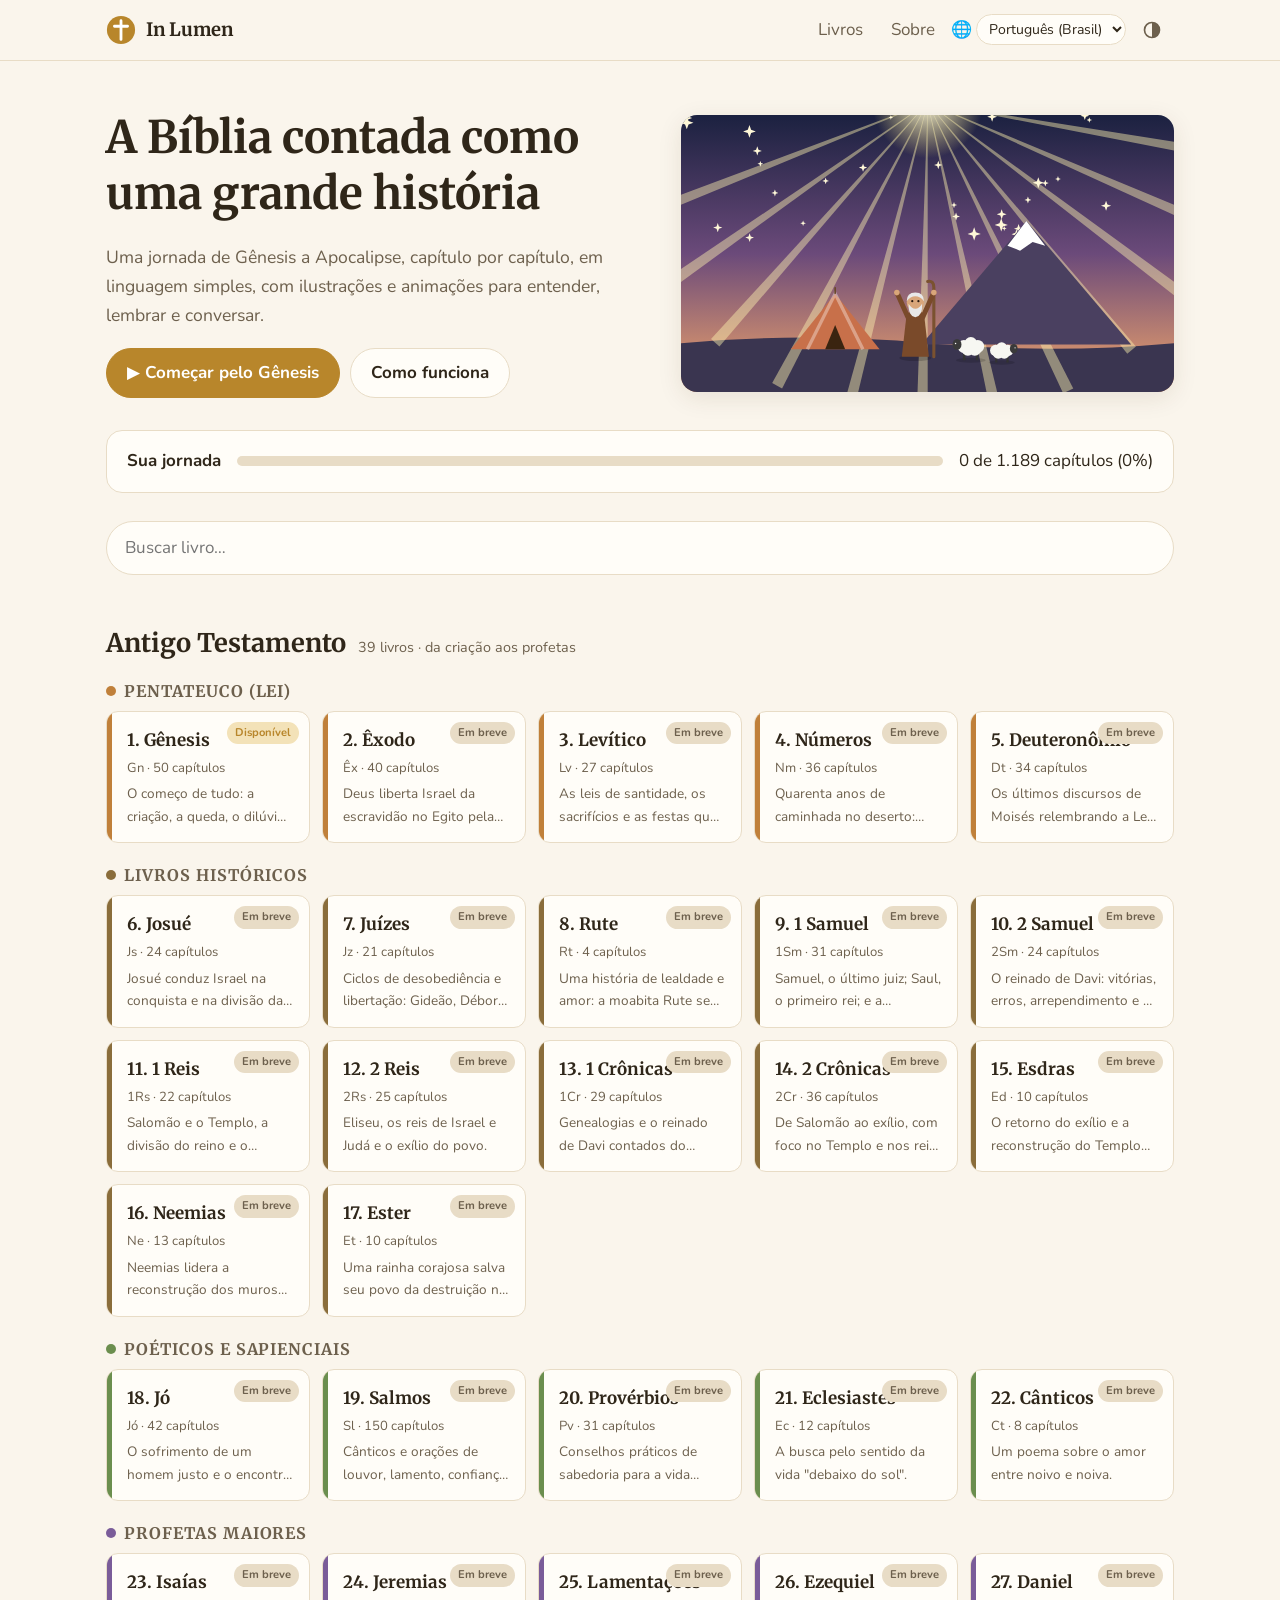
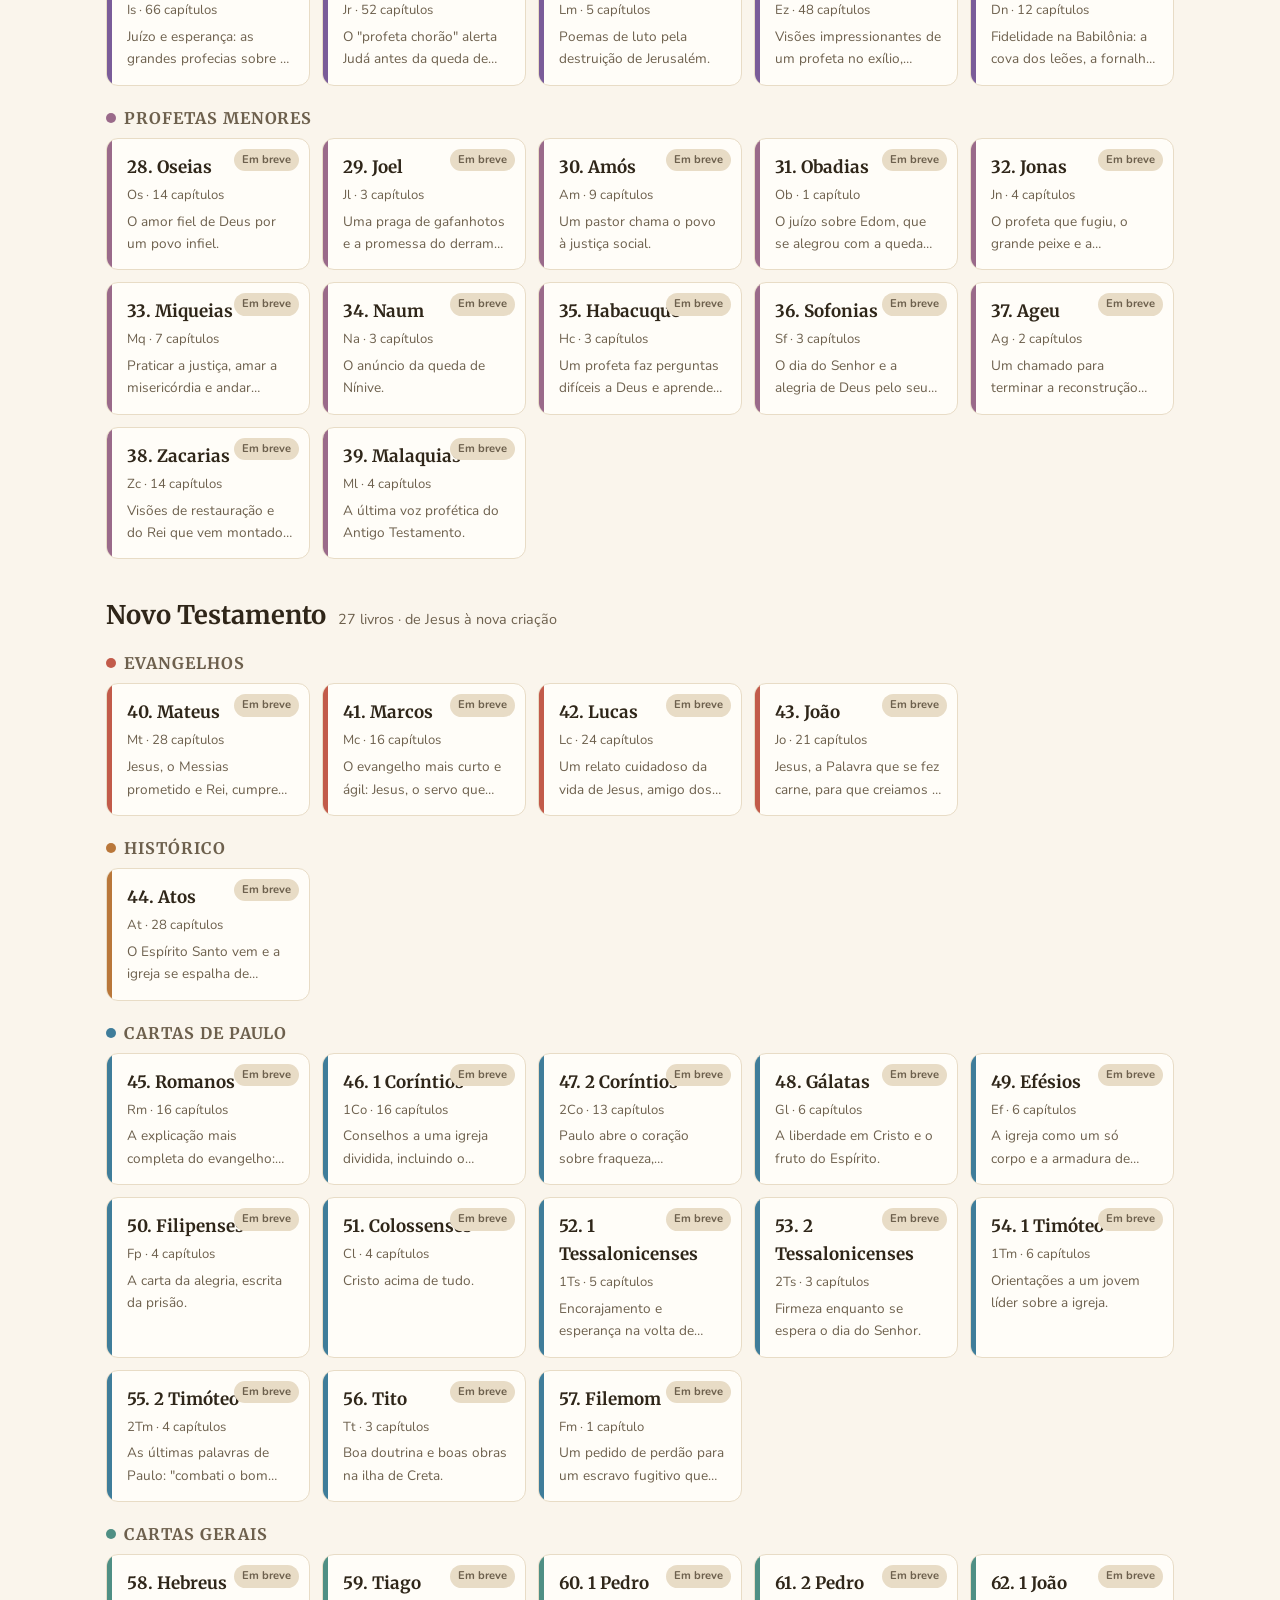
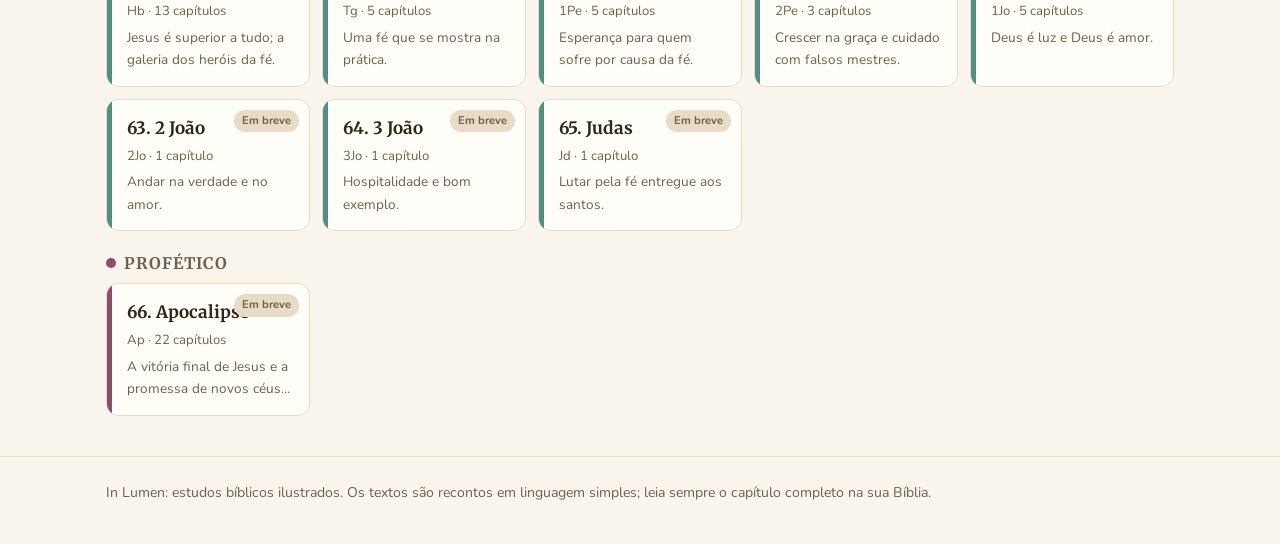
==== index.html @ 40f2a5e4 "Portal In Lumen: estudos bíblicos ilustrados com i18n - Site estático (HTML/CSS/JS, sem build) com r" ====
<!doctype html>
<html lang="pt-BR" dir="ltr">
<head>
  <meta charset="utf-8">
  <meta name="viewport" content="width=device-width, initial-scale=1">
  <title>In Lumen · Estudos Bíblicos Ilustrados</title>
  <meta name="description" content="A Bíblia de Gênesis a Apocalipse, capítulo por capítulo, contada em linguagem simples com ilustrações e animações.">
  <link rel="preconnect" href="https://fonts.googleapis.com">
  <link rel="preconnect" href="https://fonts.gstatic.com" crossorigin>
  <link href="https://fonts.googleapis.com/css2?family=Merriweather:wght@400;700&family=Nunito:wght@400;700;800&display=swap" rel="stylesheet">
  <link rel="stylesheet" href="css/estilo.css">
  <link rel="icon" href="data:image/svg+xml,%3Csvg xmlns='http://www.w3.org/2000/svg' viewBox='0 0 32 32'%3E%3Ccircle cx='16' cy='16' r='15' fill='%23b8862b'/%3E%3Cpath d='M16 6v20M9 12h14' stroke='%23fff' stroke-width='3' stroke-linecap='round'/%3E%3C/svg%3E">
</head>
<body>
  <header class="topo">
    <div class="container">
      <a class="marca" href="#/">
        <svg viewBox="0 0 32 32" aria-hidden="true"><circle cx="16" cy="16" r="15" fill="#b8862b"/><path d="M16 6v20M9 12h14" stroke="#fff" stroke-width="3" stroke-linecap="round"/></svg>
        In Lumen
      </a>
      <nav>
        <a href="#/" class="esconder-mobile" data-i18n="nav.livros">Livros</a>
        <a href="#/sobre" data-i18n="nav.sobre">Sobre</a>
        <label class="seletor-idioma"><span aria-hidden="true">🌐</span>
          <select id="idioma" data-i18n-attr="aria-label:nav.idioma;title:nav.idioma" aria-label="Idioma"></select>
        </label>
        <button class="botao-icone" id="alternar-tema" data-i18n-attr="aria-label:nav.tema;title:nav.tema" aria-label="Alternar tema claro/escuro"><svg viewBox="0 0 24 24" width="20" height="20" aria-hidden="true"><circle cx="12" cy="12" r="9" fill="none" stroke="currentColor" stroke-width="2"/><path d="M12 3a9 9 0 0 1 0 18Z" fill="currentColor"/></svg></button>
      </nav>
    </div>
  </header>

  <main id="app" tabindex="-1"><div class="container vazio-msg" data-i18n="carregando">Carregando…</div></main>

  <footer class="rodape">
    <div class="container" data-i18n="rodape">In Lumen: estudos bíblicos ilustrados. Os textos são recontos em linguagem simples; leia sempre o capítulo completo na sua Bíblia.</div>
  </footer>

  <script src="js/i18n.js"></script>
  <script src="js/livros.js"></script>
  <script src="js/ilustracoes.js"></script>
  <script src="js/app.js"></script>
</body>
</html>
---- css/estilo.css ----
:root {
  --fundo: #faf5ec;
  --papel: #fffdf8;
  --tinta: #2f2619;
  --suave: #6d604d;
  --linha: #e8dcc6;
  --ouro: #b8862b;
  --ouro-claro: #f3e2b8;
  --at: #a0682c;
  --nt: #3f6f9a;
  --sombra: 0 6px 24px rgba(70, 50, 20, .10);
  --raio: 16px;
  color-scheme: light;
}
@media (prefers-color-scheme: dark) {
  :root:not([data-tema="claro"]) {
    --fundo: #17140f; --papel: #211d16; --tinta: #efe6d4; --suave: #b3a68e; --linha: #3a3328;
    --ouro: #e0b558; --ouro-claro: #3a3020; --sombra: 0 6px 24px rgba(0, 0, 0, .4); color-scheme: dark;
  }
}
:root[data-tema="escuro"] {
  --fundo: #17140f; --papel: #211d16; --tinta: #efe6d4; --suave: #b3a68e; --linha: #3a3328;
  --ouro: #e0b558; --ouro-claro: #3a3020; --sombra: 0 6px 24px rgba(0, 0, 0, .4); color-scheme: dark;
}

* { box-sizing: border-box; }
html { scroll-behavior: smooth; }
body {
  margin: 0; background: var(--fundo); color: var(--tinta);
  font-family: Nunito, system-ui, -apple-system, "Segoe UI", sans-serif; font-size: 17px; line-height: 1.65;
}
h1, h2, h3 { font-family: Merriweather, Georgia, serif; line-height: 1.25; margin: 0 0 .5em; }
a { color: inherit; }
button { font: inherit; }
.container { max-width: 1100px; margin: 0 auto; padding: 0 16px; }

/* ---------- topo ---------- */
.topo { position: sticky; top: 0; z-index: 10; background: color-mix(in srgb, var(--fundo) 88%, transparent); backdrop-filter: blur(8px); border-bottom: 1px solid var(--linha); }
.topo .container { display: flex; align-items: center; gap: 12px; height: 60px; }
.marca { white-space: nowrap; flex: none; display: flex; align-items: center; gap: 10px; text-decoration: none; font-family: Merriweather, Georgia, serif; font-weight: 700; font-size: 1.15rem; }
.marca svg { width: 30px; height: 30px; }
.topo nav { margin-inline-start: auto; display: flex; gap: 4px; align-items: center; }
.topo nav a, .botao-icone { display: inline-flex; align-items: center; text-decoration: none; padding: 6px 12px; border-radius: 999px; color: var(--suave); background: none; border: 0; cursor: pointer; }
.topo nav a:hover, .botao-icone:hover { background: var(--ouro-claro); color: var(--tinta); }

.seletor-idioma { display: inline-flex; align-items: center; gap: 4px; color: var(--suave); }
.seletor-idioma select { font: inherit; font-size: .88rem; color: var(--tinta); background: var(--papel); border: 1px solid var(--linha); border-radius: 999px; padding: 4px 8px; max-width: 150px; cursor: pointer; }
.aviso { margin: 10px 0 16px; padding: 10px 16px; border-radius: 12px; background: var(--ouro-claro); border: 1px solid var(--linha); font-size: .92rem; }
:lang(zh), :lang(ja) { line-break: strict; }
[dir="rtl"] body { font-family: "Noto Naskh Arabic", Tahoma, Nunito, system-ui, sans-serif; }

/* ---------- home ---------- */
.hero { padding: 48px 0 24px; display: grid; grid-template-columns: 1.1fr 1fr; gap: 32px; align-items: center; }
.hero h1 { font-size: clamp(1.9rem, 4vw, 2.8rem); }
.hero p { color: var(--suave); font-size: 1.1rem; }
.hero .palco-mini { border-radius: var(--raio); overflow: hidden; box-shadow: var(--sombra); aspect-ratio: 16/9; }
.hero .palco-mini svg { width: 100%; height: 100%; display: block; }
.acoes { display: flex; gap: 10px; flex-wrap: wrap; margin-top: 18px; }
.botao { display: inline-flex; align-items: center; gap: 8px; padding: 10px 20px; border-radius: 999px; border: 1px solid var(--linha); background: var(--papel); color: var(--tinta); text-decoration: none; cursor: pointer; font-weight: 700; }
.botao:hover { border-color: var(--ouro); }
.botao.primario { background: var(--ouro); border-color: var(--ouro); color: #fff; }
.botao.primario:hover { filter: brightness(1.08); }
.botao:disabled { opacity: .4; cursor: default; }

.progresso-geral { margin: 8px 0 28px; padding: 16px 20px; background: var(--papel); border: 1px solid var(--linha); border-radius: var(--raio); display: flex; gap: 16px; align-items: center; flex-wrap: wrap; }
.barra { flex: 1; min-width: 160px; height: 10px; background: var(--linha); border-radius: 99px; overflow: hidden; }
.barra > span { display: block; height: 100%; background: linear-gradient(90deg, var(--ouro), #e8b84a); border-radius: 99px; transition: width .6s; }

.busca { width: 100%; padding: 12px 18px; border-radius: 999px; border: 1px solid var(--linha); background: var(--papel); color: var(--tinta); font: inherit; margin-bottom: 24px; }
.testamento { margin: 28px 0 40px; }
.testamento > h2 { font-size: 1.6rem; display: flex; align-items: baseline; gap: 12px; }
.testamento > h2 small { font-family: Nunito, sans-serif; font-size: .9rem; color: var(--suave); font-weight: 400; }
.secao h3 { font-size: 1rem; text-transform: uppercase; letter-spacing: .06em; color: var(--suave); margin: 22px 0 10px; display: flex; align-items: center; gap: 8px; }
.secao h3::before { content: ""; width: 10px; height: 10px; border-radius: 50%; background: var(--cor); }
.grade-livros { display: grid; grid-template-columns: repeat(auto-fill, minmax(200px, 1fr)); gap: 12px; }
.cartao-livro { position: relative; display: flex; flex-direction: column; gap: 4px; padding-block: 14px; padding-inline: 20px 16px; border-radius: 12px; background: var(--papel); border: 1px solid var(--linha); text-decoration: none; transition: transform .15s, box-shadow .15s; overflow: hidden; }
.cartao-livro::before { content: ""; position: absolute; inset-inline-start: 0; top: 0; bottom: 0; width: 5px; background: var(--cor); }
.cartao-livro:hover { transform: translateY(-2px); box-shadow: var(--sombra); }
.cartao-livro .nome { font-family: Merriweather, Georgia, serif; font-weight: 700; }
.cartao-livro .meta { font-size: .82rem; color: var(--suave); }
.cartao-livro .resumo { font-size: .85rem; color: var(--suave); display: -webkit-box; -webkit-line-clamp: 2; -webkit-box-orient: vertical; overflow: hidden; }
.selo { position: absolute; top: 10px; inset-inline-end: 10px; font-size: .7rem; font-weight: 700; padding: 2px 8px; border-radius: 99px; background: var(--ouro-claro); color: var(--ouro); }
.selo.breve { background: var(--linha); color: var(--suave); }
.mini-barra { height: 4px; background: var(--linha); border-radius: 99px; overflow: hidden; margin-top: 6px; }
.mini-barra span { display: block; height: 100%; background: var(--ouro); }

/* ---------- livro ---------- */
.migalhas { font-size: .9rem; color: var(--suave); margin: 22px 0 8px; }
.migalhas a { text-decoration: none; }
.migalhas a:hover { text-decoration: underline; }
.cabecalho-livro { display: grid; grid-template-columns: 1fr 1fr; gap: 28px; align-items: center; margin-bottom: 26px; }
.cabecalho-livro .palco-mini { border-radius: var(--raio); overflow: hidden; aspect-ratio: 16/9; box-shadow: var(--sombra); }
.cabecalho-livro .palco-mini svg { width: 100%; height: 100%; display: block; }
.fichas { display: flex; flex-wrap: wrap; gap: 8px; margin: 12px 0; }
.ficha { font-size: .85rem; padding: 4px 12px; border-radius: 99px; background: var(--papel); border: 1px solid var(--linha); }
.grade-caps { display: grid; grid-template-columns: repeat(auto-fill, minmax(230px, 1fr)); gap: 10px; margin-bottom: 40px; }
.cartao-cap { display: flex; gap: 12px; align-items: center; padding: 10px 14px; border-radius: 12px; background: var(--papel); border: 1px solid var(--linha); text-decoration: none; transition: border-color .15s; }
.cartao-cap:hover { border-color: var(--ouro); }
.cartao-cap .num { flex: none; width: 38px; height: 38px; display: grid; place-items: center; border-radius: 50%; background: var(--ouro-claro); color: var(--ouro); font-weight: 800; }
.cartao-cap.lido .num { background: var(--ouro); color: #fff; }
.cartao-cap .tit { font-size: .92rem; line-height: 1.3; }
.cartao-cap.vazio { opacity: .55; }
.partes { margin: 8px 0 18px; }
.partes h3 { font-size: 1.05rem; margin-top: 18px; }

/* ---------- capítulo ---------- */
.capitulo-topo { display: flex; justify-content: space-between; align-items: flex-end; gap: 16px; flex-wrap: wrap; margin-bottom: 14px; }
.capitulo-topo h1 { font-size: clamp(1.5rem, 3.4vw, 2.2rem); margin: 0; }
.capitulo-topo .ref { color: var(--suave); font-size: .95rem; }
.palco { position: relative; border-radius: var(--raio); overflow: hidden; box-shadow: var(--sombra); aspect-ratio: 16/9; background: #000; }
.palco .quadro { position: absolute; inset: 0; opacity: 0; transition: opacity .7s ease; }
.palco .quadro.ativo { opacity: 1; }
.palco svg { width: 100%; height: 100%; display: block; }
.palco .contador { position: absolute; top: 12px; inset-inline-end: 12px; background: rgba(0, 0, 0, .45); color: #fff; font-size: .8rem; font-weight: 700; padding: 4px 10px; border-radius: 99px; }
.narracao { background: var(--papel); border: 1px solid var(--linha); border-radius: var(--raio); padding: 20px 24px; margin-top: 14px; min-height: 120px; font-size: 1.12rem; }
.narracao p { margin: 0; animation: aparecer .6s ease; }
.narracao .ref-cena { display: block; margin-top: 10px; font-size: .82rem; color: var(--suave); }
.controles { display: flex; align-items: center; gap: 10px; margin: 14px 0 28px; flex-wrap: wrap; }
.pontos { display: flex; gap: 6px; margin: 0 auto; }
.pontos button { width: 11px; height: 11px; padding: 0; border-radius: 50%; border: 0; background: var(--linha); cursor: pointer; }
.pontos button.ativo { background: var(--ouro); transform: scale(1.25); }
.blocos { display: grid; grid-template-columns: repeat(auto-fit, minmax(280px, 1fr)); gap: 14px; margin-bottom: 26px; }
.bloco { background: var(--papel); border: 1px solid var(--linha); border-radius: var(--raio); padding: 18px 22px; }
.bloco h3 { font-size: 1.02rem; display: flex; gap: 8px; align-items: center; }
.bloco p { margin: 0; }
.bloco ul { margin: 0; padding-inline-start: 20px; }
.navegacao-cap { display: flex; justify-content: space-between; gap: 10px; margin: 10px 0 50px; flex-wrap: wrap; }
.marcar { display: inline-flex; align-items: center; gap: 8px; cursor: pointer; }

.vazio-msg { text-align: center; padding: 50px 20px; color: var(--suave); }
.rodape { border-top: 1px solid var(--linha); padding: 24px 0 40px; color: var(--suave); font-size: .88rem; }

@keyframes aparecer { from { opacity: 0; transform: translateY(6px); } to { opacity: 1; transform: none; } }

/* ---------- animações das ilustrações ---------- */
.cena-svg g[class^="a-"], .cena-svg path[class^="a-"], .cena-svg line[class^="a-"] { transform-box: fill-box; transform-origin: center; }
.a-flutuar { animation: flutuar 4s ease-in-out infinite; }
.a-brilhar { animation: brilhar 3s ease-in-out infinite; }
.a-balancar { animation: balancar 4s ease-in-out infinite; transform-origin: center bottom !important; }
.a-surgir { animation: surgir 1.2s cubic-bezier(.2, .9, .3, 1.2) both; }
.a-cair { animation: cair .9s linear infinite; }
.a-nadar { animation: nadar 6s ease-in-out infinite; }
.a-voar { animation: voar 7s ease-in-out infinite; }
.a-bater { animation: bater .5s ease-in-out infinite; }
.a-pulsar { animation: pulsar 2s ease-in-out infinite; }
.a-girar { animation: girar 3s ease-in-out infinite; }
.a-andar { animation: andar 5s ease-in-out infinite; }
.a-tremer { animation: tremer .35s ease-in-out infinite alternate; transform-origin: center bottom !important; }
.a-piscar { animation: piscar 2.4s ease-in-out infinite; }
.a-cair-lento { animation: cair-lento 3s ease-in both; }
.a-subir { animation: subir 5s ease-in-out infinite; }

@keyframes flutuar { 0%, 100% { transform: translateY(0); } 50% { transform: translateY(-10px); } }
@keyframes brilhar { 0%, 100% { opacity: .75; } 50% { opacity: 1; } }
@keyframes balancar { 0%, 100% { transform: rotate(-2deg); } 50% { transform: rotate(2deg); } }
@keyframes surgir { from { opacity: 0; transform: scale(.6); } to { opacity: 1; transform: scale(1); } }
@keyframes cair { from { transform: translate(0, -40px); opacity: 0; } 20% { opacity: 1; } to { transform: translate(-10px, 60px); opacity: 0; } }
@keyframes nadar { 0%, 100% { transform: translateX(-14px); } 50% { transform: translateX(14px); } }
@keyframes voar { 0%, 100% { transform: translate(-30px, 0); } 50% { transform: translate(30px, -14px); } }
@keyframes bater { 0%, 100% { transform: scaleY(1); } 50% { transform: scaleY(.55); } }
@keyframes pulsar { 0%, 100% { transform: scale(1); } 50% { transform: scale(1.08); } }
@keyframes girar { 0%, 100% { transform: rotate(-12deg); } 50% { transform: rotate(12deg); } }
@keyframes andar { 0%, 100% { transform: translateX(-20px); } 25% { transform: translate(-10px, -3px); } 50% { transform: translateX(20px); } 75% { transform: translate(10px, -3px); } }
@keyframes tremer { from { transform: scale(1, 1) skewX(-2deg); } to { transform: scale(1.05, 1.1) skewX(2deg); } }
@keyframes piscar { 0%, 100% { opacity: .3; } 50% { opacity: 1; } }
@keyframes subir { 0%, 100% { transform: translateY(0); opacity: 1; } 50% { transform: translateY(-40px); opacity: .7; } }

@media (prefers-reduced-motion: reduce) {
  .cena-svg *, .narracao p { animation: none !important; }
  .palco .quadro { transition: none; }
}

@media (max-width: 760px) {
  body { font-size: 16px; }
  .hero, .cabecalho-livro { grid-template-columns: 1fr; padding-top: 24px; }
  .topo .container { gap: 6px; }
  .marca { font-size: 1rem; }
  .topo nav a { padding: 6px 8px; }
  .seletor-idioma select { max-width: 112px; }
  .seletor-idioma > span { display: none; }
  .topo nav a.esconder-mobile { display: none; }
  .narracao { padding: 16px 18px; font-size: 1.04rem; }
  .pontos { order: 3; width: 100%; justify-content: center; }
}
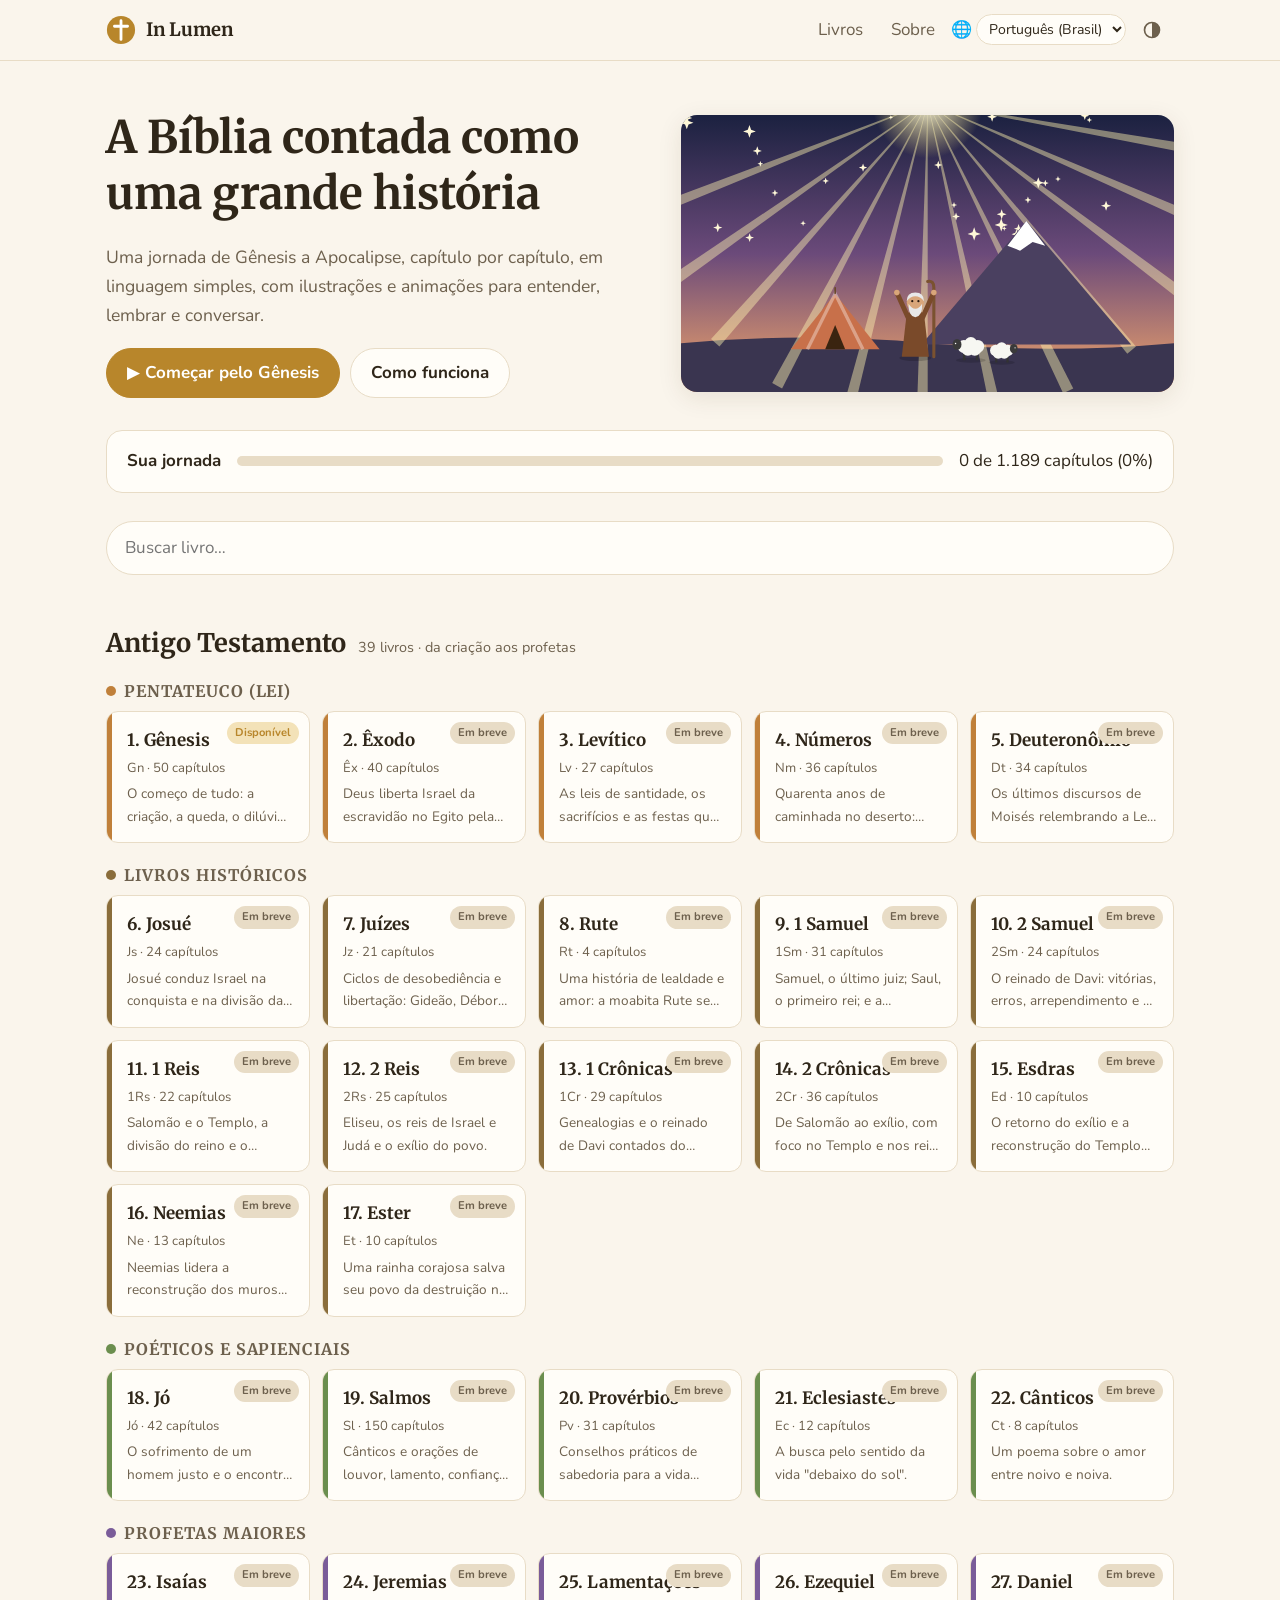
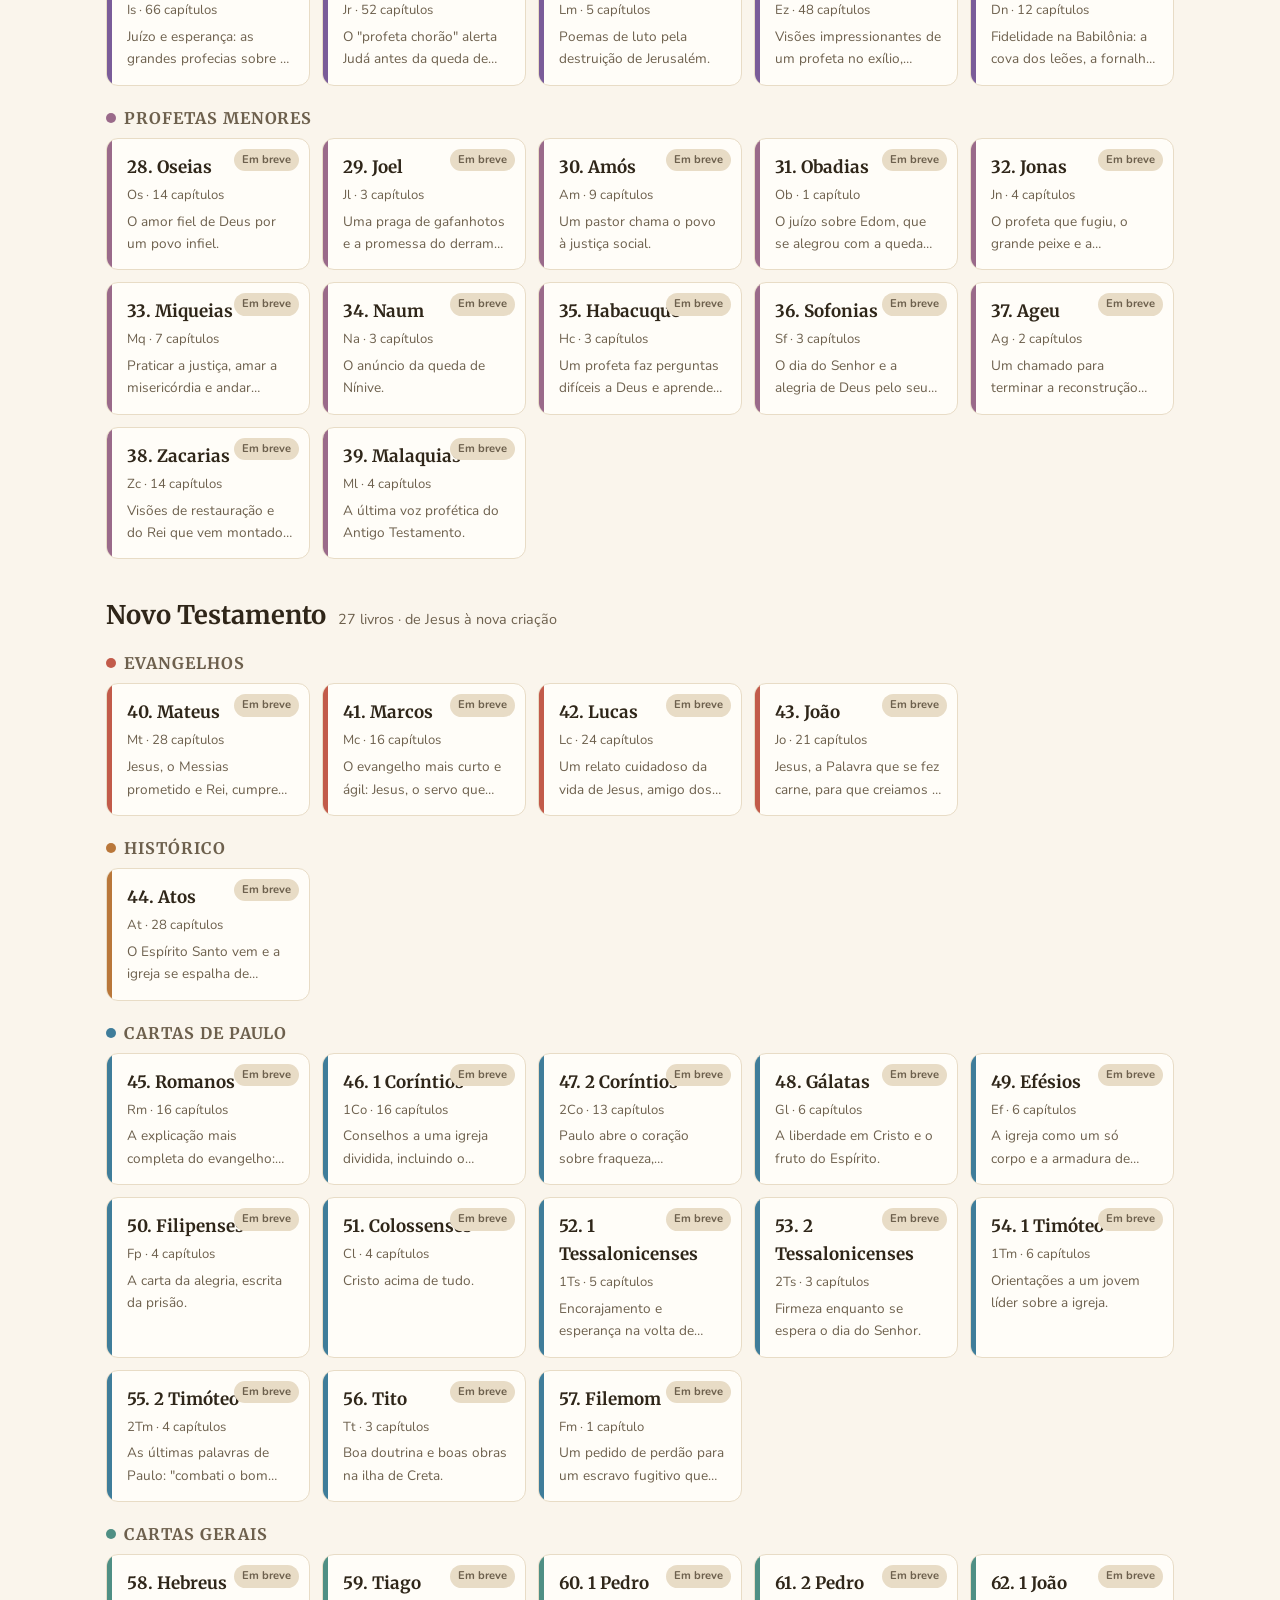
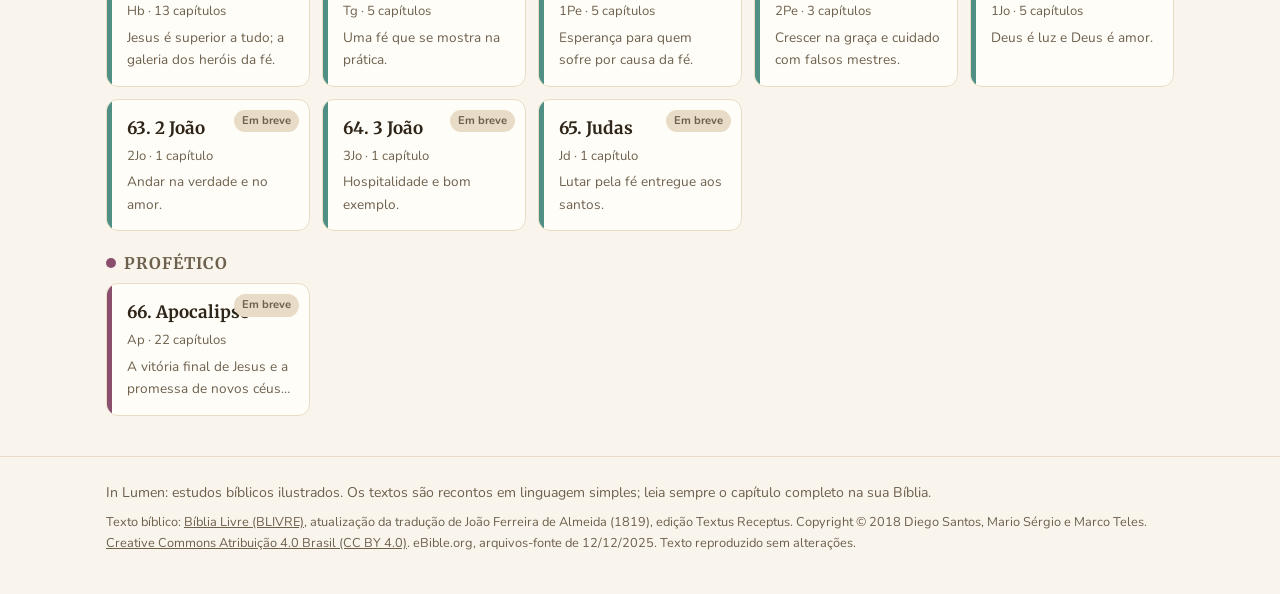
==== commit 226750ee: "Bíblia Livre (BLIVRE) como texto bíblico de referência do projeto - biblia/blivre: texto completo (6" ====
--- a/index.html
+++ b/index.html
@@ -33,10 +33,13 @@
 
   <footer class="rodape">
     <div class="container" data-i18n="rodape">In Lumen: estudos bíblicos ilustrados. Os textos são recontos em linguagem simples; leia sempre o capítulo completo na sua Bíblia.</div>
+    <div class="container credito-biblia" id="credito-biblia" lang="pt-BR" dir="ltr"></div>
   </footer>
 
   <script src="js/i18n.js"></script>
   <script src="js/livros.js"></script>
+  <script src="js/versiculos.js"></script>
+  <script src="js/biblia-texto.js"></script>
   <script src="js/ilustracoes.js"></script>
   <script src="js/app.js"></script>
 </body>
--- a/css/estilo.css
+++ b/css/estilo.css
@@ -48,6 +48,22 @@
 .aviso { margin: 10px 0 16px; padding: 10px 16px; border-radius: 12px; background: var(--ouro-claro); border: 1px solid var(--linha); font-size: .92rem; }
 :lang(zh), :lang(ja) { line-break: strict; }
 [dir="rtl"] body { font-family: "Noto Naskh Arabic", Tahoma, Nunito, system-ui, sans-serif; }
+
+.texto-biblico { margin-top: 12px; font-size: .95rem; }
+.texto-biblico summary { cursor: pointer; color: var(--ouro); font-weight: 700; list-style: none; display: inline-flex; gap: 6px; }
+.texto-biblico summary::-webkit-details-marker { display: none; }
+.texto-biblico summary::after { content: "▾"; transition: transform .2s; }
+.texto-biblico[open] summary::after { transform: rotate(180deg); }
+.texto-biblico .versiculos { margin-top: 10px; padding: 14px 18px; border-inline-start: 4px solid var(--ouro); background: var(--fundo); border-radius: 8px; }
+blockquote { margin: 0; font-family: Merriweather, Georgia, serif; font-size: .98rem; line-height: 1.75; }
+blockquote sup { color: var(--ouro); font-family: Nunito, sans-serif; font-weight: 800; font-size: .68em; margin-inline-end: 2px; }
+.acrescimo { color: var(--suave); }
+cite { display: block; margin-top: 8px; font-style: normal; font-size: .82rem; color: var(--suave); }
+cite abbr { text-decoration: none; border-bottom: 1px dotted; cursor: help; }
+.bloco-versiculo blockquote { font-size: 1.02rem; }
+.carregando-biblia, .erro-biblia { color: var(--suave); font-style: italic; margin: 0; }
+.credito-biblia { font-size: .8rem; margin-top: 8px; }
+.credito-biblia a { color: inherit; }
 
 /* ---------- home ---------- */
 .hero { padding: 48px 0 24px; display: grid; grid-template-columns: 1.1fr 1fr; gap: 32px; align-items: center; }
@@ -113,7 +129,7 @@
 .palco svg { width: 100%; height: 100%; display: block; }
 .palco .contador { position: absolute; top: 12px; inset-inline-end: 12px; background: rgba(0, 0, 0, .45); color: #fff; font-size: .8rem; font-weight: 700; padding: 4px 10px; border-radius: 99px; }
 .narracao { background: var(--papel); border: 1px solid var(--linha); border-radius: var(--raio); padding: 20px 24px; margin-top: 14px; min-height: 120px; font-size: 1.12rem; }
-.narracao p { margin: 0; animation: aparecer .6s ease; }
+.narracao > p { margin: 0; animation: aparecer .6s ease; }
 .narracao .ref-cena { display: block; margin-top: 10px; font-size: .82rem; color: var(--suave); }
 .controles { display: flex; align-items: center; gap: 10px; margin: 14px 0 28px; flex-wrap: wrap; }
 .pontos { display: flex; gap: 6px; margin: 0 auto; }
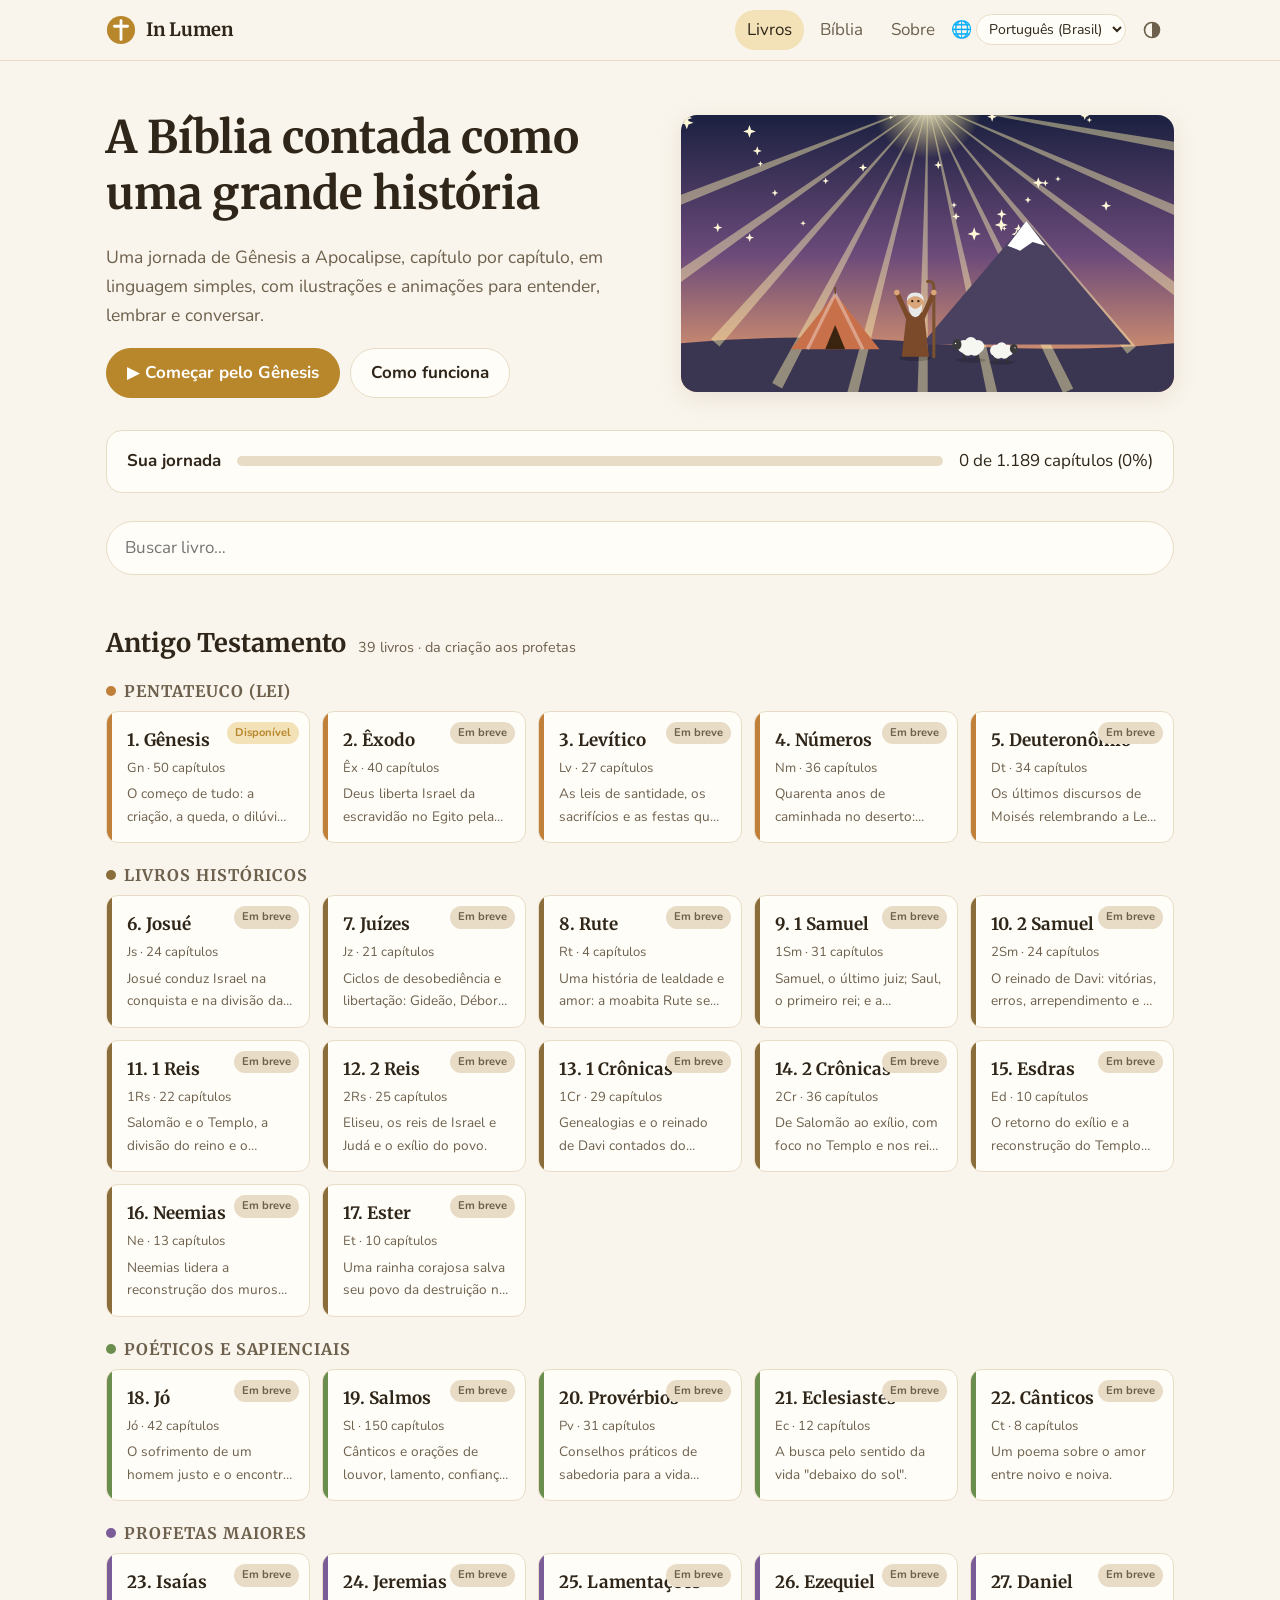
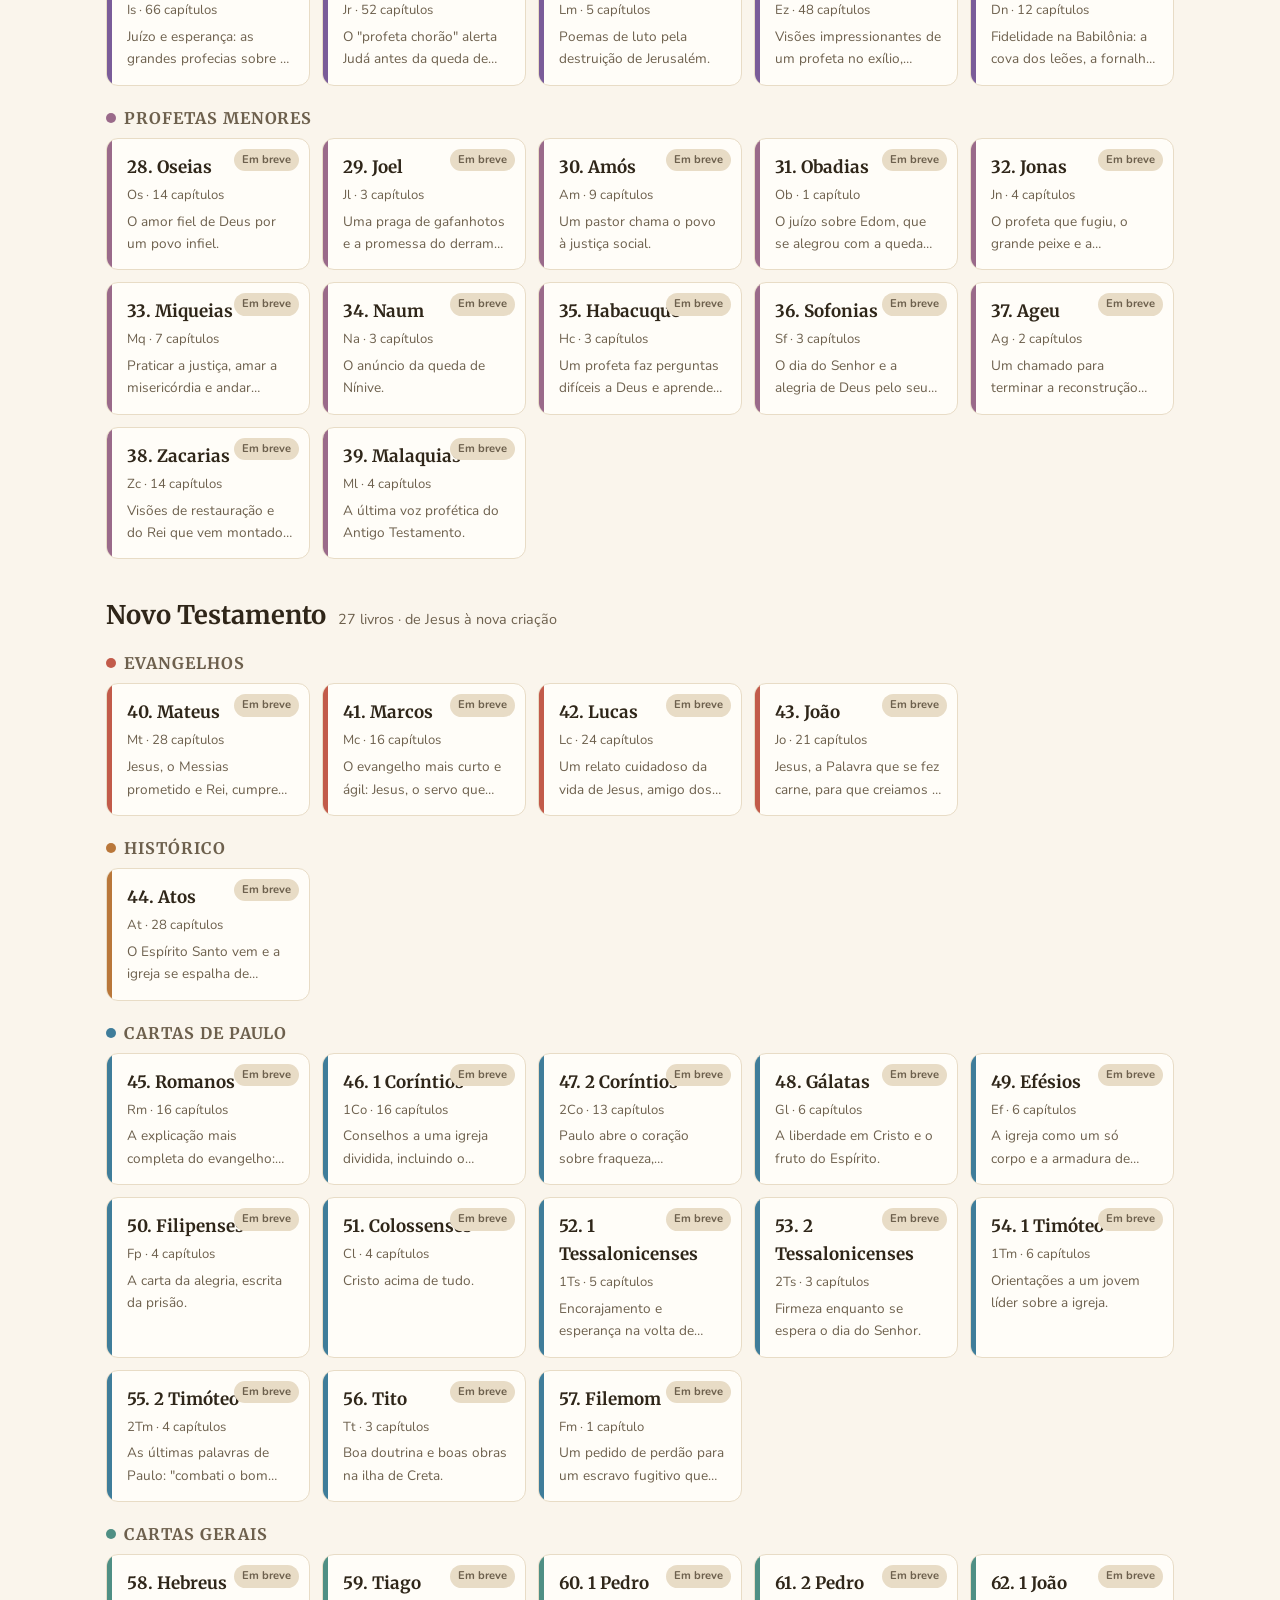
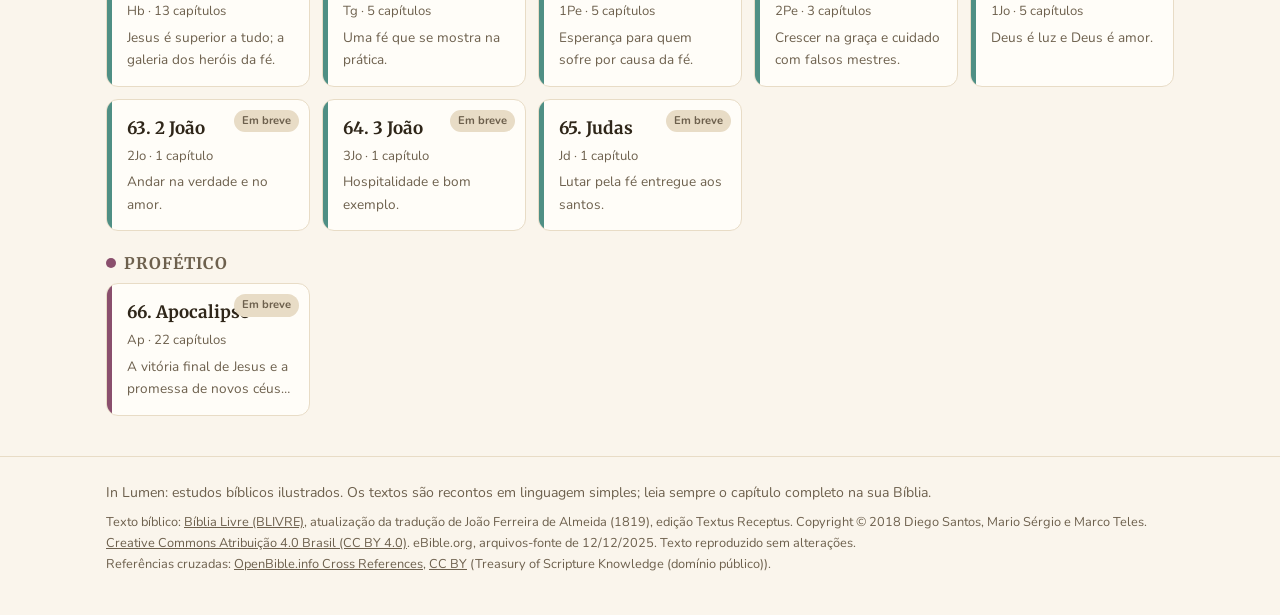
==== commit 821a4dec: "Leitor da Bíblia com de-para para as histórias, referências cruzadas e CHANGELOG - Menu 'Bíblia': le" ====
--- a/index.html
+++ b/index.html
@@ -20,7 +20,8 @@
       </a>
       <nav>
         <a href="#/" class="esconder-mobile" data-i18n="nav.livros">Livros</a>
-        <a href="#/sobre" data-i18n="nav.sobre">Sobre</a>
+        <a href="#/biblia" data-i18n="nav.biblia">Bíblia</a>
+        <a href="#/sobre" class="esconder-mobile" data-i18n="nav.sobre">Sobre</a>
         <label class="seletor-idioma"><span aria-hidden="true">🌐</span>
           <select id="idioma" data-i18n-attr="aria-label:nav.idioma;title:nav.idioma" aria-label="Idioma"></select>
         </label>
--- a/css/estilo.css
+++ b/css/estilo.css
@@ -64,6 +64,42 @@
 .carregando-biblia, .erro-biblia { color: var(--suave); font-style: italic; margin: 0; }
 .credito-biblia { font-size: .8rem; margin-top: 8px; }
 .credito-biblia a { color: inherit; }
+
+/* ---------- leitor da Bíblia ---------- */
+.topo nav a.ativo { color: var(--tinta); background: var(--ouro-claro); }
+.intro-leitor { color: var(--suave); max-width: 760px; }
+.grade-biblia { display: flex; flex-wrap: wrap; gap: 8px; }
+.livro-biblia { padding: 6px 14px; border-radius: 999px; background: var(--papel); border: 1px solid var(--linha); border-inline-start: 4px solid var(--cor); text-decoration: none; font-size: .95rem; }
+.livro-biblia:hover { border-color: var(--ouro); }
+.grade-num { display: grid; grid-template-columns: repeat(auto-fill, minmax(52px, 1fr)); gap: 8px; margin: 18px 0 40px; }
+.grade-num a { display: grid; place-items: center; height: 48px; border-radius: 10px; background: var(--papel); border: 1px solid var(--linha); text-decoration: none; font-weight: 700; }
+.grade-num a:hover { border-color: var(--ouro); }
+.grade-num a.com-historia { background: var(--ouro-claro); color: var(--ouro); border-color: var(--ouro); }
+.leitor h1 .sigla { font-family: Nunito, sans-serif; font-size: .9rem; color: var(--suave); font-weight: 700; }
+.texto-leitor { background: var(--papel); border: 1px solid var(--linha); border-radius: var(--raio); padding: 22px 26px; font-family: Merriweather, Georgia, serif; font-size: 1.05rem; line-height: 1.85; }
+.verso { margin: 0 0 6px; padding: 2px 8px; border-radius: 6px; scroll-margin-top: 90px; transition: background .4s; }
+.verso.com-historia { border-inline-start: 3px solid var(--ouro-claro); }
+.verso.destaque { background: var(--ouro-claro); border-inline-start-color: var(--ouro); }
+.num-verso { color: var(--ouro); font-family: Nunito, sans-serif; font-weight: 800; font-size: .75em; text-decoration: none; vertical-align: super; }
+.btn-refs { font: 700 .72rem Nunito, sans-serif; color: var(--suave); background: var(--fundo); border: 1px solid var(--linha); border-radius: 999px; padding: 0 8px; margin-inline-start: 4px; cursor: pointer; vertical-align: middle; }
+.btn-refs[aria-expanded="true"], .btn-refs:hover { color: var(--ouro); border-color: var(--ouro); }
+.refs-verso { margin: 0 0 12px; margin-inline-start: 22px; padding: 10px 14px; background: var(--fundo); border-radius: 10px; font-size: .88rem; line-height: 1.6; }
+.refs-verso ul { margin: 0; padding-inline-start: 18px; }
+.refs-verso li { margin-bottom: 4px; }
+.refs-verso a { color: var(--ouro); font-family: Nunito, sans-serif; font-weight: 700; text-decoration: none; }
+.marco-historia { display: inline-block; margin: 14px 0 6px; padding: 4px 12px; border-radius: 999px; background: var(--ouro); color: #fff; font: 700 .82rem Nunito, sans-serif; text-decoration: none; }
+.marco-historia:hover { filter: brightness(1.08); }
+.veja-tambem { margin-top: 12px; display: flex; flex-wrap: wrap; gap: 6px; align-items: center; font-size: .9rem; }
+.rotulo-veja { color: var(--suave); font-weight: 700; }
+.chips { display: contents; }
+.chip-ref { padding: 2px 10px; border-radius: 999px; background: var(--fundo); border: 1px solid var(--linha); text-decoration: none; color: var(--tinta); font-size: .85rem; }
+.chip-ref:hover { border-color: var(--ouro); color: var(--ouro); }
+.abrir-leitor { display: inline-block; margin-top: 10px; color: var(--ouro); font-weight: 700; font-size: .88rem; text-decoration: none; }
+.abrir-leitor:hover { text-decoration: underline; }
+.leitor .navegacao-cap { margin: 12px 0 20px; }
+.leitor .credito-biblia { color: var(--suave); margin-bottom: 40px; }
+.acoes-cap { display: flex; gap: 12px; align-items: center; flex-wrap: wrap; }
+.botao-leve { padding: 6px 14px; font-size: .88rem; }
 
 /* ---------- home ---------- */
 .hero { padding: 48px 0 24px; display: grid; grid-template-columns: 1.1fr 1fr; gap: 32px; align-items: center; }
@@ -196,5 +232,6 @@
   .seletor-idioma > span { display: none; }
   .topo nav a.esconder-mobile { display: none; }
   .narracao { padding: 16px 18px; font-size: 1.04rem; }
+  .texto-leitor { padding: 16px 14px; font-size: 1rem; }
   .pontos { order: 3; width: 100%; justify-content: center; }
 }
